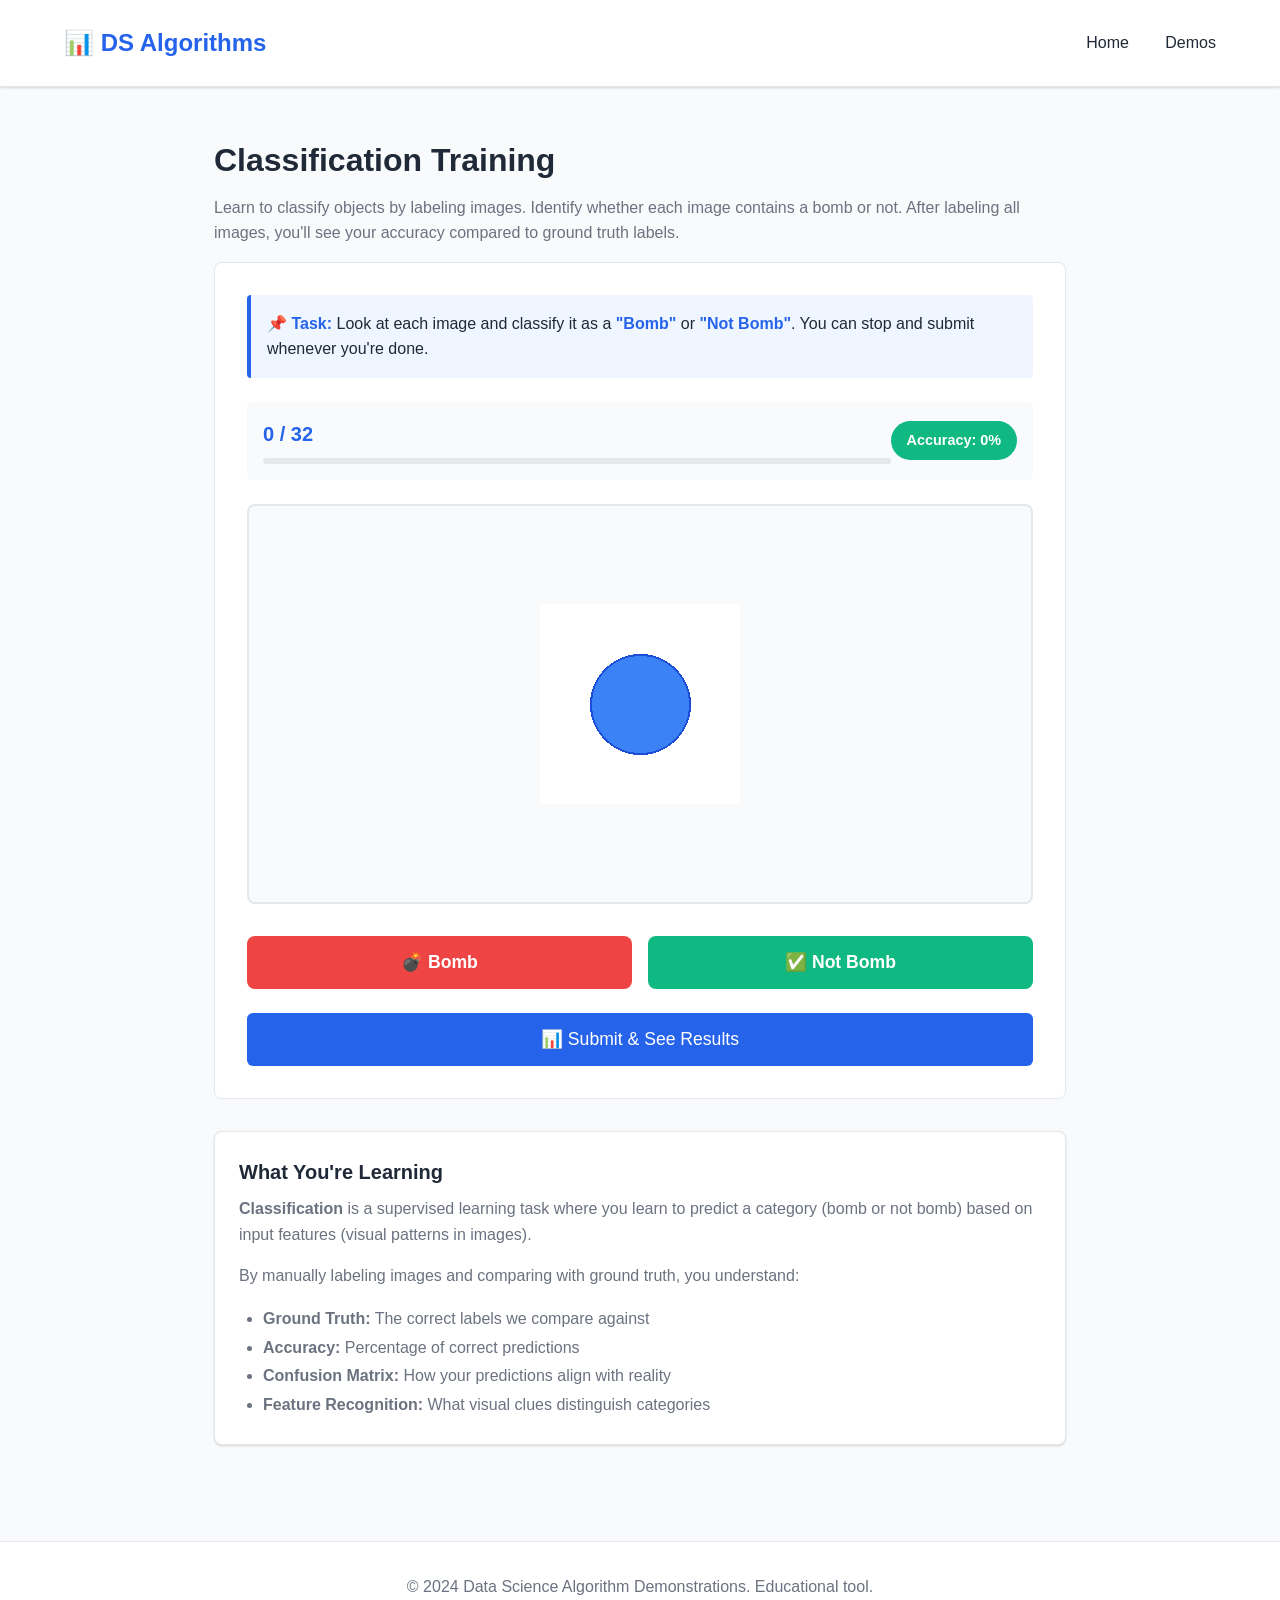
==== demos/classification/index.html @ 97599c8a "V1 Still Need To Press A Button" ====
<!DOCTYPE html>
<html lang="en">
<head>
  <meta charset="UTF-8">
  <meta name="viewport" content="width=device-width, initial-scale=1.0">
  <title>Classification Training Demo</title>
  <link rel="stylesheet" href="../../assets/css/style.css">
  <style>
    .demo-section {
      max-width: 900px;
      margin: 0 auto;
    }

    .classification-container {
      background-color: var(--card-bg);
      border: 1px solid var(--border-color);
      border-radius: 8px;
      padding: 2rem;
      margin-bottom: 2rem;
    }

    .image-display {
      display: flex;
      justify-content: center;
      align-items: center;
      min-height: 400px;
      background-color: var(--bg-color);
      border: 2px solid var(--border-color);
      border-radius: 8px;
      margin-bottom: 2rem;
      overflow: hidden;
    }

    .image-display img {
      max-width: 100%;
      max-height: 100%;
      object-fit: contain;
      animation: fadeIn 0.3s ease-in;
    }

    @keyframes fadeIn {
      from {
        opacity: 0;
        transform: scale(0.95);
      }
      to {
        opacity: 1;
        transform: scale(1);
      }
    }

    .image-loading {
      color: var(--text-secondary);
      font-size: 1.1rem;
    }

    .progress-info {
      display: flex;
      justify-content: space-between;
      align-items: center;
      margin-bottom: 1.5rem;
      padding: 1rem;
      background-color: var(--bg-color);
      border-radius: 6px;
    }

    .progress-info-left {
      flex: 1;
    }

    .progress-counter {
      font-weight: 700;
      font-size: 1.25rem;
      color: var(--primary-color);
    }

    .progress-bar-mini {
      height: 6px;
      background-color: var(--border-color);
      border-radius: 3px;
      margin-top: 0.5rem;
      overflow: hidden;
    }

    .progress-bar-fill {
      height: 100%;
      background-color: var(--primary-color);
      transition: width 0.3s ease;
    }

    .accuracy-badge {
      background-color: var(--secondary-color);
      color: white;
      padding: 0.5rem 1rem;
      border-radius: 20px;
      font-weight: 600;
      font-size: 0.9rem;
    }

    .button-group-large {
      display: grid;
      grid-template-columns: 1fr 1fr;
      gap: 1rem;
      margin-bottom: 1.5rem;
    }

    .btn-large {
      padding: 1rem;
      font-size: 1.1rem;
      font-weight: 600;
      border-radius: 8px;
      transition: all 0.2s ease;
    }

    .btn-large:hover:not(:disabled) {
      transform: translateY(-2px);
      box-shadow: var(--shadow-lg);
    }

    .btn-large:disabled {
      opacity: 0.6;
      cursor: not-allowed;
    }

    .results-container {
      display: none;
      background-color: var(--bg-color);
      border: 2px solid var(--secondary-color);
      border-radius: 8px;
      padding: 2rem;
      text-align: center;
    }

    .results-container.show {
      display: block;
    }

    .results-title {
      font-size: 1.5rem;
      color: var(--primary-color);
      margin-bottom: 1rem;
    }

    .results-grid {
      display: grid;
      grid-template-columns: repeat(auto-fit, minmax(150px, 1fr));
      gap: 1.5rem;
      margin-bottom: 2rem;
    }

    .result-box {
      background-color: var(--card-bg);
      padding: 1.5rem;
      border-radius: 8px;
      box-shadow: var(--shadow);
    }

    .result-value {
      font-size: 2rem;
      font-weight: 700;
      color: var(--primary-color);
    }

    .result-label {
      font-size: 0.875rem;
      color: var(--text-secondary);
      margin-top: 0.5rem;
      text-transform: uppercase;
    }

    .confusionMatrix {
      max-width: 500px;
      margin: 2rem auto;
      background-color: var(--card-bg);
      padding: 1.5rem;
      border-radius: 8px;
      border: 1px solid var(--border-color);
    }

    .matrix-table {
      width: 100%;
      border-collapse: collapse;
      margin-bottom: 1rem;
    }

    .matrix-table td {
      padding: 0.75rem;
      text-align: center;
      border: 1px solid var(--border-color);
      font-size: 0.9rem;
    }

    .matrix-table .header {
      background-color: var(--primary-color);
      color: white;
      font-weight: 600;
    }

    .matrix-table .correct {
      background-color: #d1fae5;
      color: #065f46;
    }

    .matrix-table .incorrect {
      background-color: #fee2e2;
      color: #7f1d1d;
    }

    .instructions {
      background-color: #eff6ff;
      border-left: 4px solid var(--primary-color);
      padding: 1rem;
      border-radius: 4px;
      margin-bottom: 1.5rem;
    }

    .instructions strong {
      color: var(--primary-color);
    }

    @media (max-width: 640px) {
      .button-group-large {
        grid-template-columns: 1fr;
      }

      .progress-info {
        flex-direction: column;
        align-items: flex-start;
      }

      .classification-container {
        padding: 1rem;
      }

      .image-display {
        min-height: 300px;
      }
    }
  </style>
</head>
<body>
  <header>
    <div class="container">
      <div class="logo">📊 DS Algorithms</div>
      <nav>
        <a href="../../index.html">Home</a>
        <a href="../../index.html#home">Demos</a>
      </nav>
    </div>
  </header>

  <main>
    <div class="container demo-section">
      <h1>Classification Training</h1>
      <p>
        Learn to classify objects by labeling images. Identify whether each image contains a bomb or not. 
        After labeling all images, you'll see your accuracy compared to ground truth labels.
      </p>

      <div class="classification-container">
        <!-- Instructions -->
        <div class="instructions">
          <strong>📌 Task:</strong> Look at each image and classify it as a <strong>"Bomb"</strong> or <strong>"Not Bomb"</strong>. 
          You can stop and submit whenever you're done.
        </div>

        <!-- Progress Info -->
        <div class="progress-info">
          <div class="progress-info-left">
            <div class="progress-counter" id="progressCounter">0 / 32</div>
            <div class="progress-bar-mini">
              <div class="progress-bar-fill" id="progressBarFill" style="width: 0%;"></div>
            </div>
          </div>
          <div class="accuracy-badge">
            Accuracy: <span id="currentAccuracy">0%</span>
          </div>
        </div>

        <!-- Image Display -->
        <div class="image-display" id="imageDisplay">
          <div class="image-loading">Loading first image...</div>
        </div>

        <!-- Control Buttons -->
        <div class="button-group-large">
          <button id="btnBomb" class="btn-large btn-danger">💣 Bomb</button>
          <button id="btnNotBomb" class="btn-large btn-secondary">✅ Not Bomb</button>
        </div>

        <button id="btnSubmit" class="btn btn-primary" style="width: 100%; padding: 1rem; font-size: 1.1rem;">
          📊 Submit & See Results
        </button>

        <!-- Results Section -->
        <div class="results-container" id="resultsContainer">
          <div class="results-title">🎉 Classification Complete!</div>
          
          <div class="results-grid">
            <div class="result-box">
              <div class="result-value" id="finalAccuracy">0%</div>
              <div class="result-label">Overall Accuracy</div>
            </div>
            <div class="result-box">
              <div class="result-value" id="totalLabeled">0</div>
              <div class="result-label">Images Labeled</div>
            </div>
            <div class="result-box">
              <div class="result-value" id="correctCount">0</div>
              <div class="result-label">Correct</div>
            </div>
            <div class="result-box">
              <div class="result-value" id="incorrectCount">0</div>
              <div class="result-label">Incorrect</div>
            </div>
          </div>

          <!-- Confusion Matrix -->
          <div class="confusionMatrix">
            <h4 style="margin-bottom: 1rem;">Confusion Matrix</h4>
            <table class="matrix-table">
              <tr>
                <td class="header"></td>
                <td class="header">Predicted: Bomb</td>
                <td class="header">Predicted: Not Bomb</td>
              </tr>
              <tr>
                <td class="header" style="width: 120px;">Actual: Bomb</td>
                <td class="correct" id="tp">0</td>
                <td class="incorrect" id="fn">0</td>
              </tr>
              <tr>
                <td class="header">Actual: Not Bomb</td>
                <td class="incorrect" id="fp">0</td>
                <td class="correct" id="tn">0</td>
              </tr>
            </table>
          </div>

          <button class="btn btn-primary" onclick="location.href='../../index.html'">
            ← Back to Home
          </button>
        </div>
      </div>

      <!-- Explanation -->
      <div class="card">
        <h3>What You're Learning</h3>
        <p>
          <strong>Classification</strong> is a supervised learning task where you learn to predict a category 
          (bomb or not bomb) based on input features (visual patterns in images).
        </p>
        <p>
          By manually labeling images and comparing with ground truth, you understand:
        </p>
        <ul style="color: var(--text-secondary); line-height: 1.8; margin-left: 1.5rem;">
          <li><strong>Ground Truth:</strong> The correct labels we compare against</li>
          <li><strong>Accuracy:</strong> Percentage of correct predictions</li>
          <li><strong>Confusion Matrix:</strong> How your predictions align with reality</li>
          <li><strong>Feature Recognition:</strong> What visual clues distinguish categories</li>
        </ul>
      </div>
    </div>
  </main>

  <footer>
    <div class="container">
      <p>&copy; 2024 Data Science Algorithm Demonstrations. Educational tool.</p>
    </div>
  </footer>

  <script src="../../assets/js/common.js"></script>
  <script src="../../assets/js/classification.js"></script>
</body>
</html>
---- assets/css/style.css ----
* {
  margin: 0;
  padding: 0;
  box-sizing: border-box;
}

:root {
  --primary-color: #2563eb;
  --primary-hover: #1d4ed8;
  --secondary-color: #10b981;
  --secondary-hover: #059669;
  --danger-color: #ef4444;
  --danger-hover: #dc2626;
  --bg-color: #f9fafb;
  --card-bg: #ffffff;
  --border-color: #e5e7eb;
  --text-primary: #1f2937;
  --text-secondary: #6b7280;
  --shadow: 0 1px 3px rgba(0, 0, 0, 0.1), 0 1px 2px rgba(0, 0, 0, 0.06);
  --shadow-lg: 0 10px 15px rgba(0, 0, 0, 0.1), 0 4px 6px rgba(0, 0, 0, 0.05);
}

html {
  scroll-behavior: smooth;
}

body {
  font-family: -apple-system, BlinkMacSystemFont, 'Segoe UI', 'Helvetica Neue', sans-serif;
  background-color: var(--bg-color);
  color: var(--text-primary);
  line-height: 1.6;
}

/* Typography */
h1, h2, h3, h4, h5, h6 {
  font-weight: 600;
  margin-bottom: 0.5rem;
}

h1 {
  font-size: 2rem;
}

h2 {
  font-size: 1.5rem;
}

h3 {
  font-size: 1.25rem;
}

p {
  color: var(--text-secondary);
  margin-bottom: 1rem;
}

a {
  color: var(--primary-color);
  text-decoration: none;
  transition: color 0.2s ease;
}

a:hover {
  color: var(--primary-hover);
}

/* Layout */
.container {
  max-width: 1200px;
  margin: 0 auto;
  padding: 0 1.5rem;
}

/* Header/Nav */
header {
  background-color: var(--card-bg);
  border-bottom: 1px solid var(--border-color);
  padding: 1.5rem 0;
  box-shadow: var(--shadow);
  position: sticky;
  top: 0;
  z-index: 100;
}

header .container {
  display: flex;
  justify-content: space-between;
  align-items: center;
}

.logo {
  font-size: 1.5rem;
  font-weight: 700;
  color: var(--primary-color);
}

nav a {
  margin-left: 2rem;
  color: var(--text-primary);
  font-weight: 500;
  transition: color 0.2s ease;
}

nav a:hover {
  color: var(--primary-color);
}

/* Main Content */
main {
  padding: 3rem 0;
  min-height: calc(100vh - 200px);
}

/* Cards */
.card {
  background-color: var(--card-bg);
  border: 1px solid var(--border-color);
  border-radius: 8px;
  padding: 1.5rem;
  box-shadow: var(--shadow);
  transition: all 0.3s ease;
}

.card:hover {
  box-shadow: var(--shadow-lg);
  transform: translateY(-2px);
}

/* Demo Grid */
.demo-grid {
  display: grid;
  grid-template-columns: repeat(auto-fit, minmax(320px, 1fr));
  gap: 2rem;
  margin-top: 2rem;
}

.demo-card {
  display: flex;
  flex-direction: column;
  padding: 2rem;
  text-align: center;
  cursor: pointer;
}

.demo-card h3 {
  color: var(--primary-color);
  margin-bottom: 1rem;
}

.demo-card p {
  flex-grow: 1;
  margin-bottom: 1.5rem;
}

.demo-icon {
  font-size: 3rem;
  margin-bottom: 1rem;
}

/* Buttons */
button, .btn {
  padding: 0.75rem 1.5rem;
  border: none;
  border-radius: 6px;
  font-size: 1rem;
  font-weight: 500;
  cursor: pointer;
  transition: all 0.2s ease;
  display: inline-block;
  text-align: center;
  text-decoration: none;
}

.btn-primary {
  background-color: var(--primary-color);
  color: white;
}

.btn-primary:hover {
  background-color: var(--primary-hover);
  transform: translateY(-2px);
  box-shadow: var(--shadow);
}

.btn-secondary {
  background-color: var(--secondary-color);
  color: white;
}

.btn-secondary:hover {
  background-color: var(--secondary-hover);
}

.btn-danger {
  background-color: var(--danger-color);
  color: white;
}

.btn-danger:hover {
  background-color: var(--danger-hover);
}

.btn-outline {
  background-color: transparent;
  border: 2px solid var(--primary-color);
  color: var(--primary-color);
}

.btn-outline:hover {
  background-color: var(--primary-color);
  color: white;
}

button:disabled {
  opacity: 0.6;
  cursor: not-allowed;
}

/* Controls Container */
.controls {
  display: flex;
  gap: 1rem;
  margin-bottom: 2rem;
  flex-wrap: wrap;
  align-items: center;
}

.control-group {
  display: flex;
  gap: 0.5rem;
  align-items: center;
}

/* Input Elements */
input, select, textarea {
  padding: 0.75rem;
  border: 1px solid var(--border-color);
  border-radius: 6px;
  font-size: 1rem;
  font-family: inherit;
  background-color: var(--card-bg);
  color: var(--text-primary);
  transition: border-color 0.2s ease;
}

input:focus, select:focus, textarea:focus {
  outline: none;
  border-color: var(--primary-color);
  box-shadow: 0 0 0 3px rgba(37, 99, 235, 0.1);
}

/* Label */
label {
  display: block;
  margin-bottom: 0.5rem;
  font-weight: 500;
  color: var(--text-primary);
}

/* Display Metrics */
.metric {
  background-color: var(--card-bg);
  border: 1px solid var(--border-color);
  border-radius: 8px;
  padding: 1.5rem;
  text-align: center;
  margin-bottom: 1rem;
}

.metric-label {
  color: var(--text-secondary);
  font-size: 0.875rem;
  margin-bottom: 0.5rem;
  text-transform: uppercase;
  letter-spacing: 0.05em;
}

.metric-value {
  font-size: 2rem;
  font-weight: 700;
  color: var(--primary-color);
}

/* Canvas/SVG Container */
.visualization {
  background-color: var(--card-bg);
  border: 1px solid var(--border-color);
  border-radius: 8px;
  padding: 1.5rem;
  display: flex;
  justify-content: center;
  align-items: center;
  margin-bottom: 2rem;
  min-height: 400px;
}

canvas, svg {
  max-width: 100%;
  height: auto;
}

/* Table */
table {
  width: 100%;
  border-collapse: collapse;
  margin-bottom: 1.5rem;
}

th, td {
  padding: 0.75rem;
  text-align: left;
  border-bottom: 1px solid var(--border-color);
}

th {
  background-color: var(--bg-color);
  font-weight: 600;
  color: var(--text-primary);
}

tr:hover {
  background-color: var(--bg-color);
}

/* Footer */
footer {
  background-color: var(--card-bg);
  border-top: 1px solid var(--border-color);
  padding: 2rem 0;
  text-align: center;
  color: var(--text-secondary);
  margin-top: 3rem;
}

/* Responsive */
@media (max-width: 768px) {
  h1 {
    font-size: 1.5rem;
  }

  h2 {
    font-size: 1.25rem;
  }

  .demo-grid {
    grid-template-columns: 1fr;
  }

  nav a {
    margin-left: 1rem;
  }

  .controls {
    flex-direction: column;
    align-items: stretch;
  }

  .control-group {
    width: 100%;
  }

  .control-group input, .control-group select {
    width: 100%;
  }
}

/* Utility Classes */
.text-center {
  text-align: center;
}

.mt-1 { margin-top: 0.5rem; }
.mt-2 { margin-top: 1rem; }
.mt-3 { margin-top: 1.5rem; }
.mt-4 { margin-top: 2rem; }

.mb-1 { margin-bottom: 0.5rem; }
.mb-2 { margin-bottom: 1rem; }
.mb-3 { margin-bottom: 1.5rem; }
.mb-4 { margin-bottom: 2rem; }

.p-1 { padding: 0.5rem; }
.p-2 { padding: 1rem; }
.p-3 { padding: 1.5rem; }
.p-4 { padding: 2rem; }

.hidden {
  display: none;
}

.disabled {
  opacity: 0.5;
  pointer-events: none;
}
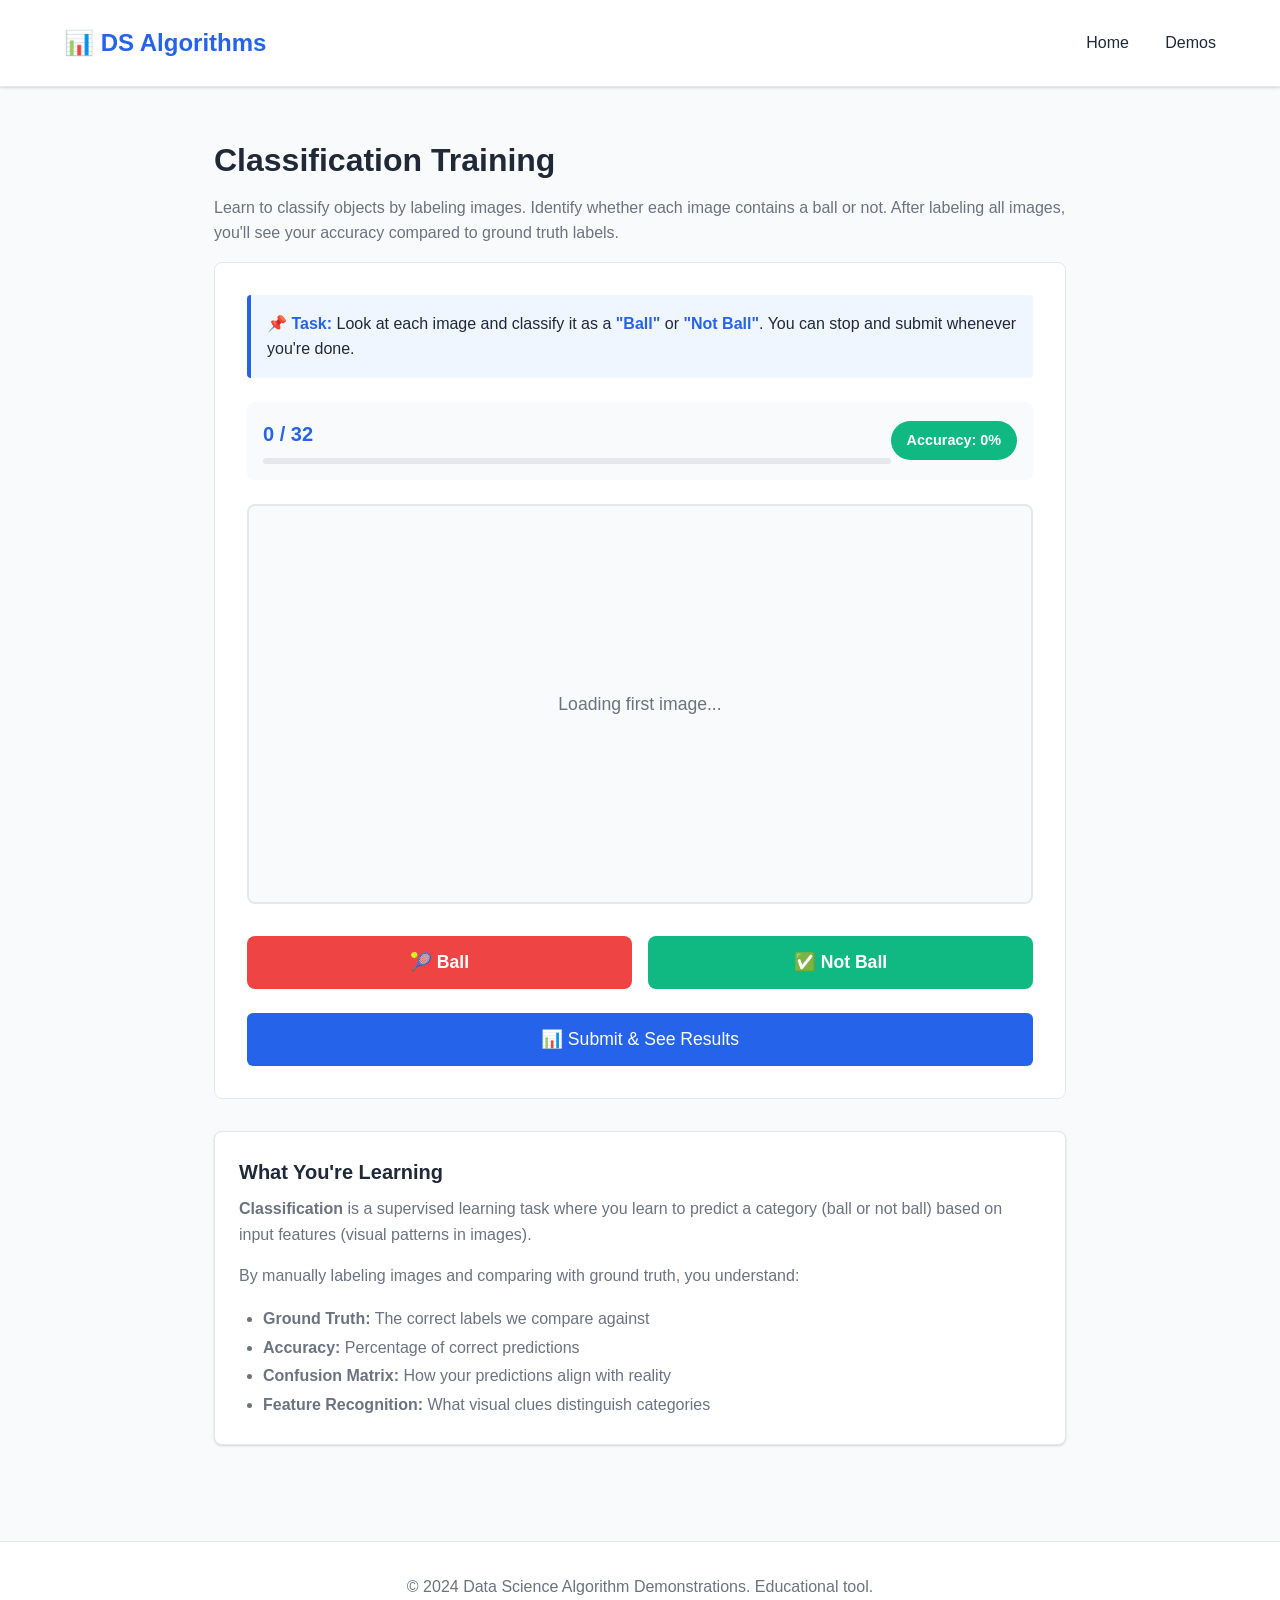
==== commit c354c7df: "Modular v1 design, needs to improve on the container for modular design and also the entire UI and U" ====
--- a/demos/classification/index.html
+++ b/demos/classification/index.html
@@ -253,14 +253,14 @@
     <div class="container demo-section">
       <h1>Classification Training</h1>
       <p>
-        Learn to classify objects by labeling images. Identify whether each image contains a bomb or not. 
+        Learn to classify objects by labeling images. Identify whether each image contains a ball or not. 
         After labeling all images, you'll see your accuracy compared to ground truth labels.
       </p>
 
       <div class="classification-container">
         <!-- Instructions -->
         <div class="instructions">
-          <strong>📌 Task:</strong> Look at each image and classify it as a <strong>"Bomb"</strong> or <strong>"Not Bomb"</strong>. 
+          <strong>📌 Task:</strong> Look at each image and classify it as a <strong>"Ball"</strong> or <strong>"Not Ball"</strong>. 
           You can stop and submit whenever you're done.
         </div>
 
@@ -284,8 +284,8 @@
 
         <!-- Control Buttons -->
         <div class="button-group-large">
-          <button id="btnBomb" class="btn-large btn-danger">💣 Bomb</button>
-          <button id="btnNotBomb" class="btn-large btn-secondary">✅ Not Bomb</button>
+          <button id="btnBall" class="btn-large btn-danger">🎾 Ball</button>
+          <button id="btnNotBall" class="btn-large btn-secondary">✅ Not Ball</button>
         </div>
 
         <button id="btnSubmit" class="btn btn-primary" style="width: 100%; padding: 1rem; font-size: 1.1rem;">
@@ -321,16 +321,16 @@
             <table class="matrix-table">
               <tr>
                 <td class="header"></td>
-                <td class="header">Predicted: Bomb</td>
-                <td class="header">Predicted: Not Bomb</td>
+                <td class="header">Predicted: Ball</td>
+                <td class="header">Predicted: Not Ball</td>
               </tr>
               <tr>
-                <td class="header" style="width: 120px;">Actual: Bomb</td>
+                <td class="header" style="width: 120px;">Actual: Ball</td>
                 <td class="correct" id="tp">0</td>
                 <td class="incorrect" id="fn">0</td>
               </tr>
               <tr>
-                <td class="header">Actual: Not Bomb</td>
+                <td class="header">Actual: Not Ball</td>
                 <td class="incorrect" id="fp">0</td>
                 <td class="correct" id="tn">0</td>
               </tr>
@@ -348,7 +348,7 @@
         <h3>What You're Learning</h3>
         <p>
           <strong>Classification</strong> is a supervised learning task where you learn to predict a category 
-          (bomb or not bomb) based on input features (visual patterns in images).
+          (ball or not ball) based on input features (visual patterns in images).
         </p>
         <p>
           By manually labeling images and comparing with ground truth, you understand:
@@ -373,3 +373,4 @@
   <script src="../../assets/js/classification.js"></script>
 </body>
 </html>
+
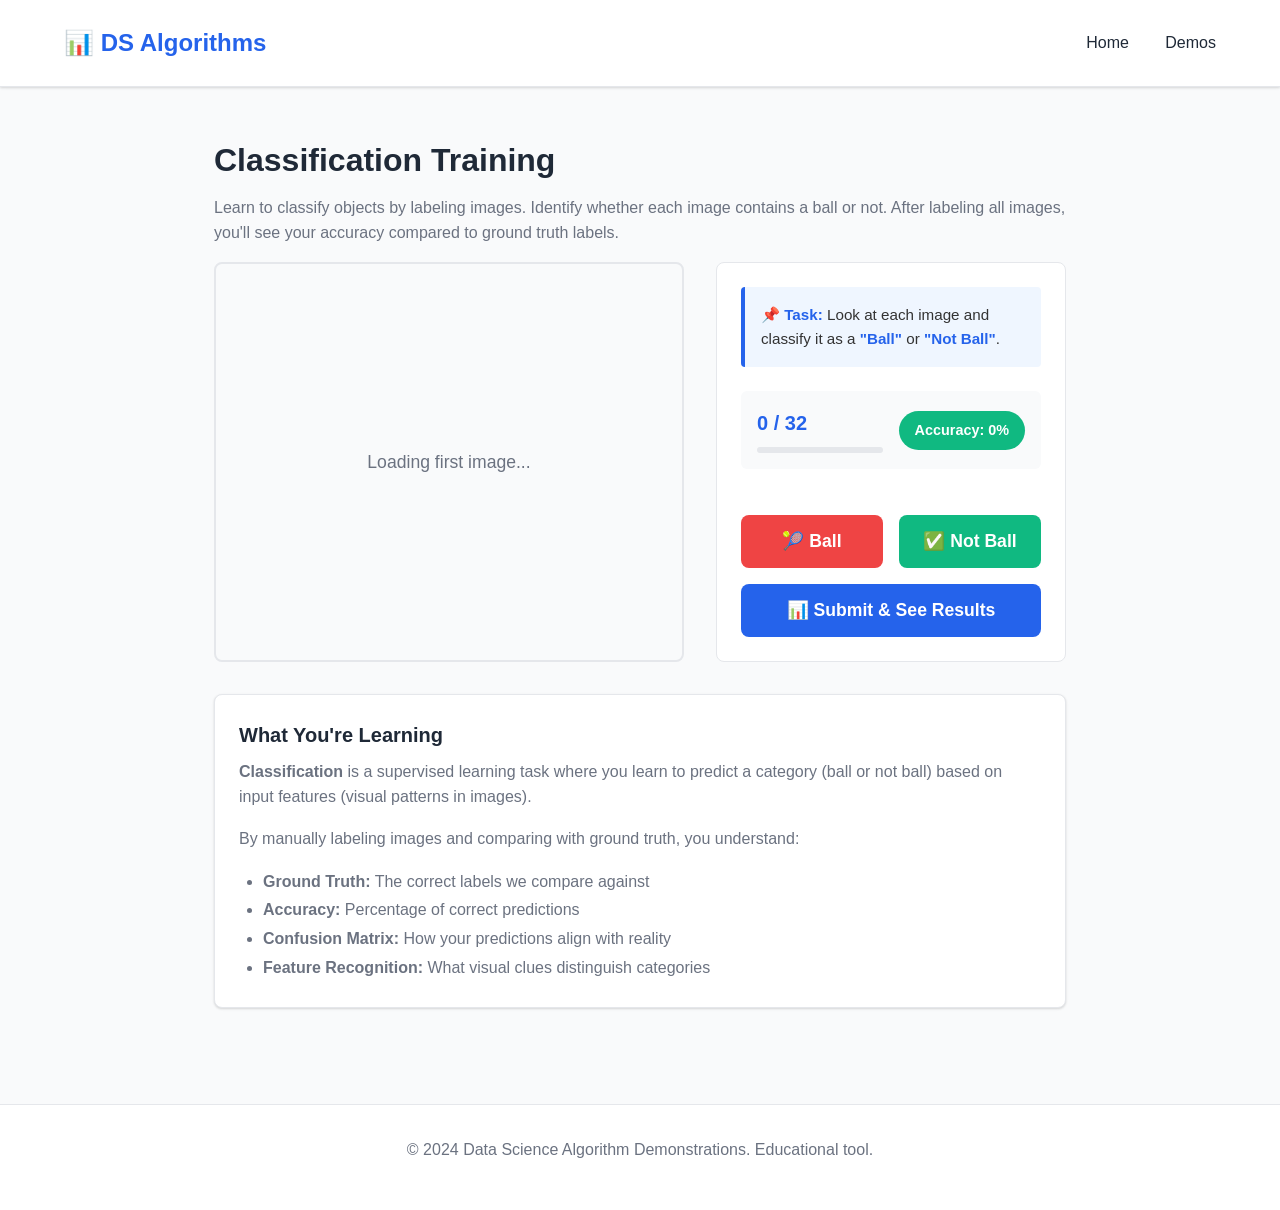
==== commit 207343c0: "Fixed the clustering" ====
--- a/demos/classification/index.html
+++ b/demos/classification/index.html
@@ -230,6 +230,19 @@
 
       .classification-container {
         padding: 1rem;
+      }
+
+      .demo-content-wrapper {
+        display: grid;
+        grid-template-columns: 1fr 350px;
+        gap: 2rem;
+        align-items: start;
+        margin-bottom: 2rem;
+      }
+      @media (max-width: 900px) {
+        .demo-content-wrapper {
+          grid-template-columns: 1fr;
+        }
       }
 
       .image-display {
@@ -257,40 +270,47 @@
         After labeling all images, you'll see your accuracy compared to ground truth labels.
       </p>
 
-      <div class="classification-container">
-        <!-- Instructions -->
-        <div class="instructions">
-          <strong>📌 Task:</strong> Look at each image and classify it as a <strong>"Ball"</strong> or <strong>"Not Ball"</strong>. 
-          You can stop and submit whenever you're done.
-        </div>
-
-        <!-- Progress Info -->
-        <div class="progress-info">
-          <div class="progress-info-left">
-            <div class="progress-counter" id="progressCounter">0 / 32</div>
-            <div class="progress-bar-mini">
-              <div class="progress-bar-fill" id="progressBarFill" style="width: 0%;"></div>
-            </div>
+            <div class="classification-container" style="padding: 0; background: transparent; border: none;">
+        <div class="demo-content-wrapper" style="display: grid; grid-template-columns: 1fr 350px; gap: 2rem; align-items: start; margin-bottom: 2rem;">
+          
+          <!-- Image Display -->
+          <div class="image-display" id="imageDisplay" style="min-height: 400px; margin-bottom: 0;">
+            <div class="image-loading">Loading first image...</div>
           </div>
-          <div class="accuracy-badge">
-            Accuracy: <span id="currentAccuracy">0%</span>
+
+          <!-- Right Controls -->
+          <div class="controls-section" style="background-color: var(--card-bg); border: 1px solid var(--border-color); border-radius: 8px; padding: 1.5rem; display: flex; flex-direction: column; height: 100%; min-height: 400px; box-sizing: border-box;">
+            <!-- Instructions -->
+            <div class="instructions" style="background-color: #eff6ff; border-left: 4px solid var(--primary-color); padding: 1rem; border-radius: 4px; margin-bottom: 1.5rem; color: #333; font-size: 0.95rem;">
+              <strong>📌 Task:</strong> Look at each image and classify it as a <strong>"Ball"</strong> or <strong>"Not Ball"</strong>.
+            </div>
+
+            <!-- Progress Info -->
+            <div class="progress-info" style="display: flex; justify-content: space-between; align-items: center; margin-bottom: 1.5rem; padding: 1rem; background-color: var(--bg-color); border-radius: 6px;">
+              <div class="progress-info-left" style="flex: 1;">
+                <div class="progress-counter" id="progressCounter" style="font-weight: 700; font-size: 1.25rem; color: var(--primary-color);">0 / 32</div>     
+                <div class="progress-bar-mini" style="height: 6px; background-color: var(--border-color); border-radius: 3px; margin-top: 0.5rem; overflow: hidden;">
+                  <div class="progress-bar-fill" id="progressBarFill" style="width: 0%; height: 100%; background-color: var(--primary-color); transition: width 0.3s ease;"></div>
+                </div>
+              </div>
+              <div class="accuracy-badge" style="background-color: var(--secondary-color); color: white; padding: 0.5rem 1rem; border-radius: 20px; font-weight: 600; font-size: 0.9rem; margin-left: 1rem;">
+                Accuracy: <span id="currentAccuracy">0%</span>
+              </div>
+            </div>
+
+            <div style="flex-grow: 1;"></div>
+
+            <!-- Control Buttons -->
+            <div class="button-group-large" style="display: grid; grid-template-columns: 1fr 1fr; gap: 1rem; margin-top: auto; margin-bottom: 1rem; padding-top: 1rem;">
+              <button id="btnBall" class="btn-large btn-danger" style="background-color: #ef4444; border:none; color:white; padding: 1rem; font-size: 1.1rem; font-weight: 600; border-radius: 8px; cursor: pointer;">🎾 Ball</button>    
+              <button id="btnNotBall" class="btn-large btn-secondary" style="background-color: #10b981; border:none; color:white; padding: 1rem; font-size: 1.1rem; font-weight: 600; border-radius: 8px; cursor: pointer;">✅ Not Ball</button>
+            </div>
+
+            <button id="btnSubmit" class="btn btn-primary" style="width: 100%; padding: 1rem; font-size: 1.1rem; background-color: #2563eb; border:none; color:white; border-radius: 8px; font-weight: bold; cursor: pointer;">
+              📊 Submit & See Results
+            </button>
           </div>
         </div>
-
-        <!-- Image Display -->
-        <div class="image-display" id="imageDisplay">
-          <div class="image-loading">Loading first image...</div>
-        </div>
-
-        <!-- Control Buttons -->
-        <div class="button-group-large">
-          <button id="btnBall" class="btn-large btn-danger">🎾 Ball</button>
-          <button id="btnNotBall" class="btn-large btn-secondary">✅ Not Ball</button>
-        </div>
-
-        <button id="btnSubmit" class="btn btn-primary" style="width: 100%; padding: 1rem; font-size: 1.1rem;">
-          📊 Submit & See Results
-        </button>
 
         <!-- Results Section -->
         <div class="results-container" id="resultsContainer">
@@ -374,3 +394,4 @@
 </body>
 </html>
 
+
--- a/assets/css/style.css
+++ b/assets/css/style.css
@@ -392,3 +392,8 @@
   opacity: 0.5;
   pointer-events: none;
 }
+/* Tree Node Specifics */
+.node-circle { cursor: pointer; fill: white; stroke: #2563eb; stroke-width: 2; transition: all 0.2s; }
+.node-circle.active { fill: #EFF6FF; stroke: #1D4ED8; stroke-width: 4; }
+.node-text { font-size: 12px; font-family: sans-serif; pointer-events: none; }
+.node-label { font-size: 14px; font-weight: bold; fill: #1f2937; }  
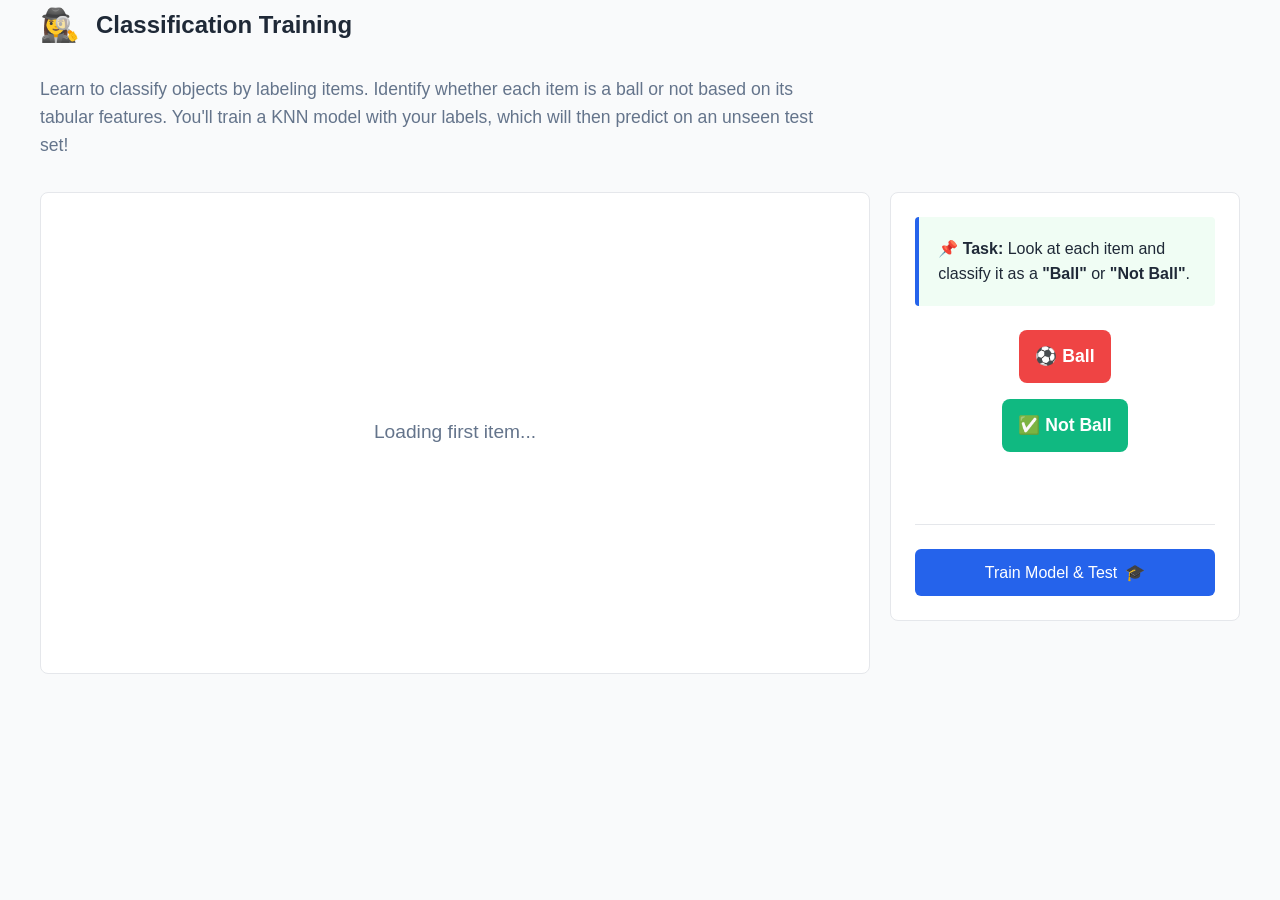
==== commit 9c145df5: "Improved classifcication" ====
--- a/demos/classification/index.html
+++ b/demos/classification/index.html
@@ -1,4 +1,4 @@
-<!DOCTYPE html>
+﻿<!DOCTYPE html>
 <html lang="en">
 <head>
   <meta charset="UTF-8">
@@ -6,392 +6,86 @@
   <title>Classification Training Demo</title>
   <link rel="stylesheet" href="../../assets/css/style.css">
   <style>
-    .demo-section {
-      max-width: 900px;
-      margin: 0 auto;
+    .demo-section { max-width: 1200px; margin: 0 auto; }
+    .classification-grid {
+      display: grid;
+      grid-template-columns: 1fr 350px;
+      gap: 20px;
+      align-items: start;
     }
-
     .classification-container {
       background-color: var(--card-bg);
       border: 1px solid var(--border-color);
       border-radius: 8px;
-      padding: 2rem;
+      padding: 0;
+      overflow: hidden;
       margin-bottom: 2rem;
     }
-
     .image-display {
       display: flex;
       justify-content: center;
       align-items: center;
-      min-height: 400px;
-      background-color: var(--bg-color);
-      border: 2px solid var(--border-color);
+      min-height: 480px;
+      background-color: transparent;
+      border: none;
+      margin: 0;
+      position: relative;
+    }
+    .control-panel {
+      background-color: var(--card-bg);
+      border: 1px solid var(--border-color);
       border-radius: 8px;
-      margin-bottom: 2rem;
-      overflow: hidden;
-    }
-
-    .image-display img {
-      max-width: 100%;
-      max-height: 100%;
-      object-fit: contain;
-      animation: fadeIn 0.3s ease-in;
-    }
-
-    @keyframes fadeIn {
-      from {
-        opacity: 0;
-        transform: scale(0.95);
-      }
-      to {
-        opacity: 1;
-        transform: scale(1);
-      }
-    }
-
-    .image-loading {
-      color: var(--text-secondary);
-      font-size: 1.1rem;
-    }
-
-    .progress-info {
+      padding: 1.5rem;
       display: flex;
-      justify-content: space-between;
-      align-items: center;
-      margin-bottom: 1.5rem;
-      padding: 1rem;
-      background-color: var(--bg-color);
-      border-radius: 6px;
-    }
-
-    .progress-info-left {
-      flex: 1;
-    }
-
-    .progress-counter {
-      font-weight: 700;
-      font-size: 1.25rem;
-      color: var(--primary-color);
-    }
-
-    .progress-bar-mini {
-      height: 6px;
-      background-color: var(--border-color);
-      border-radius: 3px;
-      margin-top: 0.5rem;
-      overflow: hidden;
-    }
-
-    .progress-bar-fill {
-      height: 100%;
-      background-color: var(--primary-color);
-      transition: width 0.3s ease;
-    }
-
-    .accuracy-badge {
-      background-color: var(--secondary-color);
-      color: white;
-      padding: 0.5rem 1rem;
-      border-radius: 20px;
-      font-weight: 600;
-      font-size: 0.9rem;
-    }
-
-    .button-group-large {
-      display: grid;
-      grid-template-columns: 1fr 1fr;
-      gap: 1rem;
-      margin-bottom: 1.5rem;
-    }
-
-    .btn-large {
-      padding: 1rem;
-      font-size: 1.1rem;
-      font-weight: 600;
-      border-radius: 8px;
-      transition: all 0.2s ease;
-    }
-
-    .btn-large:hover:not(:disabled) {
-      transform: translateY(-2px);
-      box-shadow: var(--shadow-lg);
-    }
-
-    .btn-large:disabled {
-      opacity: 0.6;
-      cursor: not-allowed;
-    }
-
-    .results-container {
-      display: none;
-      background-color: var(--bg-color);
-      border: 2px solid var(--secondary-color);
-      border-radius: 8px;
-      padding: 2rem;
-      text-align: center;
-    }
-
-    .results-container.show {
-      display: block;
-    }
-
-    .results-title {
-      font-size: 1.5rem;
-      color: var(--primary-color);
-      margin-bottom: 1rem;
-    }
-
-    .results-grid {
-      display: grid;
-      grid-template-columns: repeat(auto-fit, minmax(150px, 1fr));
+      flex-direction: column;
       gap: 1.5rem;
-      margin-bottom: 2rem;
-    }
-
-    .result-box {
-      background-color: var(--card-bg);
-      padding: 1.5rem;
-      border-radius: 8px;
-      box-shadow: var(--shadow);
-    }
-
-    .result-value {
-      font-size: 2rem;
-      font-weight: 700;
-      color: var(--primary-color);
-    }
-
-    .result-label {
-      font-size: 0.875rem;
-      color: var(--text-secondary);
-      margin-top: 0.5rem;
-      text-transform: uppercase;
-    }
-
-    .confusionMatrix {
-      max-width: 500px;
-      margin: 2rem auto;
-      background-color: var(--card-bg);
-      padding: 1.5rem;
-      border-radius: 8px;
-      border: 1px solid var(--border-color);
-    }
-
-    .matrix-table {
-      width: 100%;
-      border-collapse: collapse;
-      margin-bottom: 1rem;
-    }
-
-    .matrix-table td {
-      padding: 0.75rem;
-      text-align: center;
-      border: 1px solid var(--border-color);
-      font-size: 0.9rem;
-    }
-
-    .matrix-table .header {
-      background-color: var(--primary-color);
-      color: white;
-      font-weight: 600;
-    }
-
-    .matrix-table .correct {
-      background-color: #d1fae5;
-      color: #065f46;
-    }
-
-    .matrix-table .incorrect {
-      background-color: #fee2e2;
-      color: #7f1d1d;
-    }
-
-    .instructions {
-      background-color: #eff6ff;
-      border-left: 4px solid var(--primary-color);
-      padding: 1rem;
-      border-radius: 4px;
-      margin-bottom: 1.5rem;
-    }
-
-    .instructions strong {
-      color: var(--primary-color);
-    }
-
-    @media (max-width: 640px) {
-      .button-group-large {
-        grid-template-columns: 1fr;
-      }
-
-      .progress-info {
-        flex-direction: column;
-        align-items: flex-start;
-      }
-
-      .classification-container {
-        padding: 1rem;
-      }
-
-      .demo-content-wrapper {
-        display: grid;
-        grid-template-columns: 1fr 350px;
-        gap: 2rem;
-        align-items: start;
-        margin-bottom: 2rem;
-      }
-      @media (max-width: 900px) {
-        .demo-content-wrapper {
-          grid-template-columns: 1fr;
-        }
-      }
-
-      .image-display {
-        min-height: 300px;
-      }
     }
   </style>
 </head>
 <body>
-  <header>
-    <div class="container">
-      <div class="logo">📊 DS Algorithms</div>
-      <nav>
-        <a href="../../index.html">Home</a>
-        <a href="../../index.html#home">Demos</a>
-      </nav>
+  <div class="demo-section">
+    <div class="intro">
+      <div class="demo-header" style="display: flex; align-items: center; gap: 1rem; margin-bottom: 1.5rem;">
+        <span style="font-size: 2rem;">🕵️‍♀️</span>
+        <h2 style="margin: 0; color: var(--text-color);">Classification Training</h2>
+      </div>
+      <p style="color: #64748b; font-size: 1.1rem; max-width: 800px; margin-bottom: 2rem; line-height: 1.6;">
+        Learn to classify objects by labeling items. Identify whether each item is a ball or not based on its tabular features. You'll train a KNN model with your labels, which will then predict on an unseen test set!
+      </p>
     </div>
-  </header>
 
-  <main>
-    <div class="container demo-section">
-      <h1>Classification Training</h1>
-      <p>
-        Learn to classify objects by labeling images. Identify whether each image contains a ball or not. 
-        After labeling all images, you'll see your accuracy compared to ground truth labels.
-      </p>
-
-            <div class="classification-container" style="padding: 0; background: transparent; border: none;">
-        <div class="demo-content-wrapper" style="display: grid; grid-template-columns: 1fr 350px; gap: 2rem; align-items: start; margin-bottom: 2rem;">
-          
-          <!-- Image Display -->
-          <div class="image-display" id="imageDisplay" style="min-height: 400px; margin-bottom: 0;">
-            <div class="image-loading">Loading first image...</div>
-          </div>
-
-          <!-- Right Controls -->
-          <div class="controls-section" style="background-color: var(--card-bg); border: 1px solid var(--border-color); border-radius: 8px; padding: 1.5rem; display: flex; flex-direction: column; height: 100%; min-height: 400px; box-sizing: border-box;">
-            <!-- Instructions -->
-            <div class="instructions" style="background-color: #eff6ff; border-left: 4px solid var(--primary-color); padding: 1rem; border-radius: 4px; margin-bottom: 1.5rem; color: #333; font-size: 0.95rem;">
-              <strong>📌 Task:</strong> Look at each image and classify it as a <strong>"Ball"</strong> or <strong>"Not Ball"</strong>.
-            </div>
-
-            <!-- Progress Info -->
-            <div class="progress-info" style="display: flex; justify-content: space-between; align-items: center; margin-bottom: 1.5rem; padding: 1rem; background-color: var(--bg-color); border-radius: 6px;">
-              <div class="progress-info-left" style="flex: 1;">
-                <div class="progress-counter" id="progressCounter" style="font-weight: 700; font-size: 1.25rem; color: var(--primary-color);">0 / 32</div>     
-                <div class="progress-bar-mini" style="height: 6px; background-color: var(--border-color); border-radius: 3px; margin-top: 0.5rem; overflow: hidden;">
-                  <div class="progress-bar-fill" id="progressBarFill" style="width: 0%; height: 100%; background-color: var(--primary-color); transition: width 0.3s ease;"></div>
-                </div>
-              </div>
-              <div class="accuracy-badge" style="background-color: var(--secondary-color); color: white; padding: 0.5rem 1rem; border-radius: 20px; font-weight: 600; font-size: 0.9rem; margin-left: 1rem;">
-                Accuracy: <span id="currentAccuracy">0%</span>
-              </div>
-            </div>
-
-            <div style="flex-grow: 1;"></div>
-
-            <!-- Control Buttons -->
-            <div class="button-group-large" style="display: grid; grid-template-columns: 1fr 1fr; gap: 1rem; margin-top: auto; margin-bottom: 1rem; padding-top: 1rem;">
-              <button id="btnBall" class="btn-large btn-danger" style="background-color: #ef4444; border:none; color:white; padding: 1rem; font-size: 1.1rem; font-weight: 600; border-radius: 8px; cursor: pointer;">🎾 Ball</button>    
-              <button id="btnNotBall" class="btn-large btn-secondary" style="background-color: #10b981; border:none; color:white; padding: 1rem; font-size: 1.1rem; font-weight: 600; border-radius: 8px; cursor: pointer;">✅ Not Ball</button>
-            </div>
-
-            <button id="btnSubmit" class="btn btn-primary" style="width: 100%; padding: 1rem; font-size: 1.1rem; background-color: #2563eb; border:none; color:white; border-radius: 8px; font-weight: bold; cursor: pointer;">
-              📊 Submit & See Results
-            </button>
-          </div>
+    <div class="classification-grid">
+      <div class="classification-container shadow-sm">
+        <div id="imageDisplay" class="image-display">
+          <div style="font-size: 1.2rem; color: #64748b; animation: pulse 1.5s infinite;">Loading first item...</div>
         </div>
-
-        <!-- Results Section -->
-        <div class="results-container" id="resultsContainer">
-          <div class="results-title">🎉 Classification Complete!</div>
-          
-          <div class="results-grid">
-            <div class="result-box">
-              <div class="result-value" id="finalAccuracy">0%</div>
-              <div class="result-label">Overall Accuracy</div>
-            </div>
-            <div class="result-box">
-              <div class="result-value" id="totalLabeled">0</div>
-              <div class="result-label">Images Labeled</div>
-            </div>
-            <div class="result-box">
-              <div class="result-value" id="correctCount">0</div>
-              <div class="result-label">Correct</div>
-            </div>
-            <div class="result-box">
-              <div class="result-value" id="incorrectCount">0</div>
-              <div class="result-label">Incorrect</div>
-            </div>
-          </div>
-
-          <!-- Confusion Matrix -->
-          <div class="confusionMatrix">
-            <h4 style="margin-bottom: 1rem;">Confusion Matrix</h4>
-            <table class="matrix-table">
-              <tr>
-                <td class="header"></td>
-                <td class="header">Predicted: Ball</td>
-                <td class="header">Predicted: Not Ball</td>
-              </tr>
-              <tr>
-                <td class="header" style="width: 120px;">Actual: Ball</td>
-                <td class="correct" id="tp">0</td>
-                <td class="incorrect" id="fn">0</td>
-              </tr>
-              <tr>
-                <td class="header">Actual: Not Ball</td>
-                <td class="incorrect" id="fp">0</td>
-                <td class="correct" id="tn">0</td>
-              </tr>
-            </table>
-          </div>
-
-          <button class="btn btn-primary" onclick="location.href='../../index.html'">
-            ← Back to Home
+      </div>
+      
+      <div class="control-panel shadow-sm">
+        <div class="task-card" style="background-color: #f0fdf4; border-left: 4px solid var(--primary-color); padding: 1.2rem; border-radius: 4px;">
+          <strong>📌 Task:</strong> Look at each item and classify it as a <strong>"Ball"</strong> or <strong>"Not Ball"</strong>.
+        </div>
+        
+        <div class="controls" style="display: flex; flex-direction: column; gap: 1rem;">
+          <button id="btnBall" class="btn-large btn-danger" style="background-color: #ef4444; border:none; color:white; padding: 1rem; font-size: 1.1rem; font-weight: 600; border-radius: 8px; cursor: pointer; transition: transform 0.1s;">⚽ Ball</button>
+          <button id="btnNotBall" class="btn-large btn-secondary" style="background-color: #10b981; border:none; color:white; padding: 1rem; font-size: 1.1rem; font-weight: 600; border-radius: 8px; cursor: pointer; transition: transform 0.1s;">✅ Not Ball</button>
+        </div>
+        
+        <div style="margin-top: 1rem; border-top: 1px solid var(--border-color); padding-top: 1.5rem;">
+          <button id="btnSubmit" class="btn btn-primary" style="width: 100%; padding: 0.875rem; font-size: 1rem; display: flex; justify-content: center; align-items: center; gap: 0.5rem; cursor: pointer;">
+            <span>Train Model & Test</span> 🎓
           </button>
         </div>
       </div>
+    </div>
+  </div>
 
-      <!-- Explanation -->
-      <div class="card">
-        <h3>What You're Learning</h3>
-        <p>
-          <strong>Classification</strong> is a supervised learning task where you learn to predict a category 
-          (ball or not ball) based on input features (visual patterns in images).
-        </p>
-        <p>
-          By manually labeling images and comparing with ground truth, you understand:
-        </p>
-        <ul style="color: var(--text-secondary); line-height: 1.8; margin-left: 1.5rem;">
-          <li><strong>Ground Truth:</strong> The correct labels we compare against</li>
-          <li><strong>Accuracy:</strong> Percentage of correct predictions</li>
-          <li><strong>Confusion Matrix:</strong> How your predictions align with reality</li>
-          <li><strong>Feature Recognition:</strong> What visual clues distinguish categories</li>
-        </ul>
-      </div>
-    </div>
-  </main>
-
-  <footer>
-    <div class="container">
-      <p>&copy; 2024 Data Science Algorithm Demonstrations. Educational tool.</p>
-    </div>
-  </footer>
-
-  <script src="../../assets/js/common.js"></script>
+  <script src="../../assets/js/main.js"></script>
   <script src="../../assets/js/classification.js"></script>
+  <script>
+    document.addEventListener('DOMContentLoaded', () => {
+      initClassification();
+    });
+  </script>
 </body>
 </html>
-
-
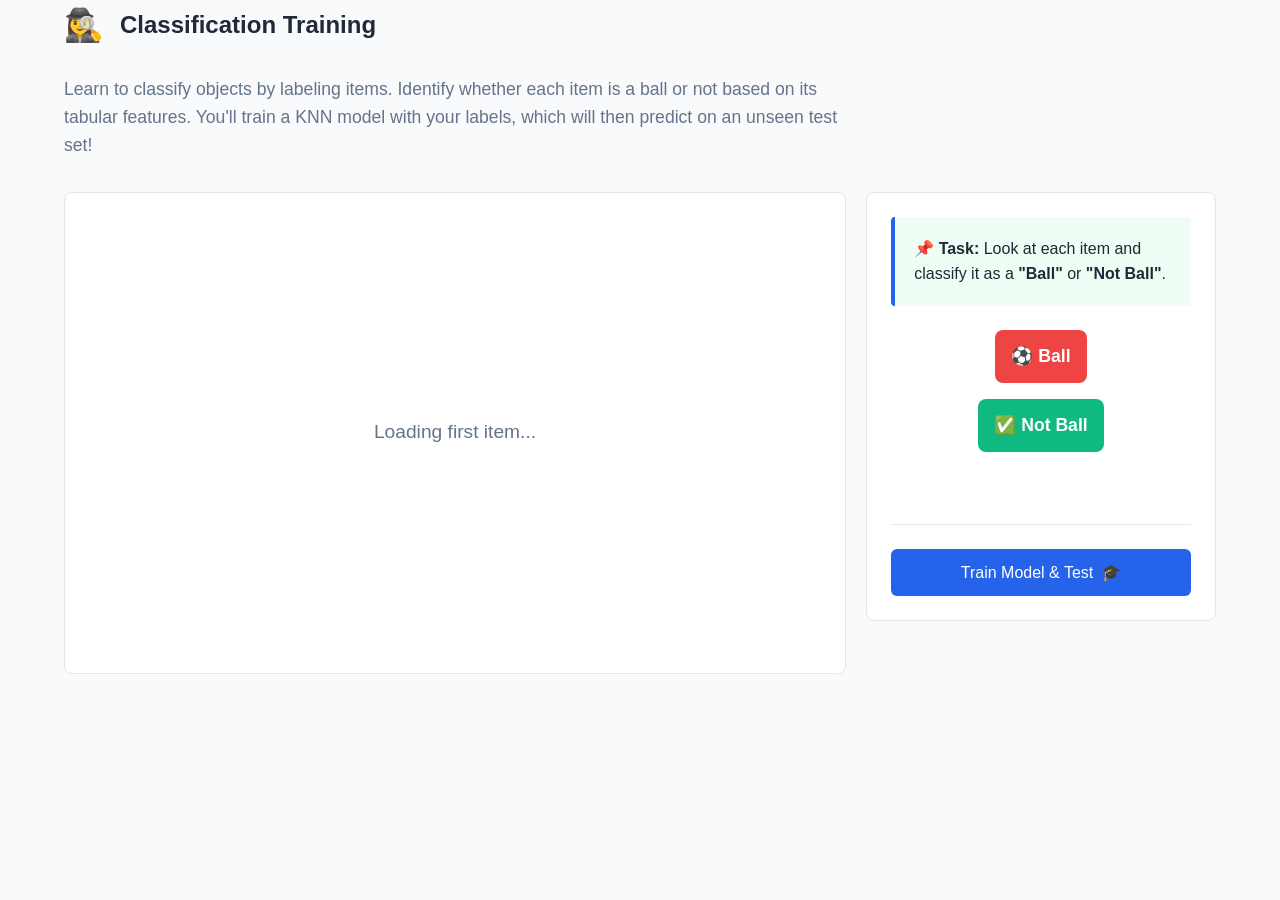
==== commit 19acc6df: "MVP v2" ====
--- a/demos/classification/index.html
+++ b/demos/classification/index.html
@@ -43,7 +43,7 @@
   </style>
 </head>
 <body>
-  <div class="demo-section">
+  <div class="container demo-section">
     <div class="intro">
       <div class="demo-header" style="display: flex; align-items: center; gap: 1rem; margin-bottom: 1.5rem;">
         <span style="font-size: 2rem;">🕵️‍♀️</span>
